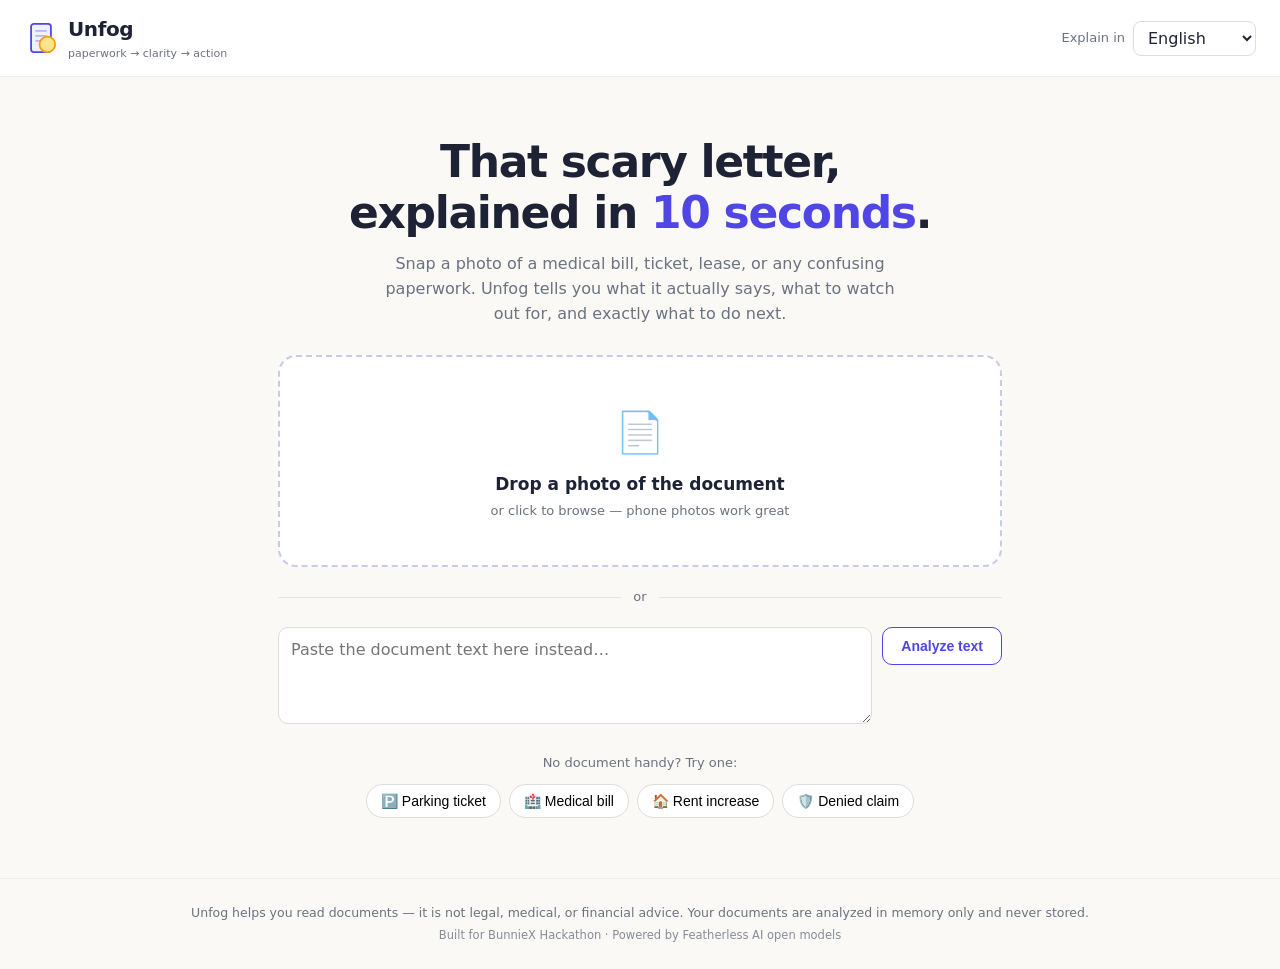
==== static/index.html @ 0a96e950 "Unfog: paperwork decoder for BunnieX hackathon Vision + text pipeline on Featherless AI (Qwen3-VL / " ====
<!DOCTYPE html>
<html lang="en">
<head>
<meta charset="UTF-8">
<meta name="viewport" content="width=device-width, initial-scale=1.0">
<title>Unfog — Understand any document in seconds</title>
<link rel="icon" href="data:image/svg+xml,<svg xmlns='http://www.w3.org/2000/svg' viewBox='0 0 100 100'><text y='0.9em' font-size='90'>🌫️</text></svg>">
<link rel="stylesheet" href="/static/style.css">
</head>
<body>
<header class="topbar">
  <div class="brand">
    <svg class="logo" viewBox="0 0 48 48" width="34" height="34" aria-hidden="true">
      <rect x="10" y="4" width="28" height="40" rx="4" fill="#eef2ff" stroke="#4f46e5" stroke-width="2.5"/>
      <line x1="17" y1="14" x2="31" y2="14" stroke="#4f46e5" stroke-width="2.5" stroke-linecap="round" opacity=".35"/>
      <line x1="17" y1="21" x2="31" y2="21" stroke="#4f46e5" stroke-width="2.5" stroke-linecap="round" opacity=".35"/>
      <line x1="17" y1="28" x2="26" y2="28" stroke="#4f46e5" stroke-width="2.5" stroke-linecap="round" opacity=".35"/>
      <circle cx="33" cy="33" r="11" fill="#fde68a" stroke="#f59e0b" stroke-width="2.5"/>
      <line x1="33" y1="27" x2="33" y2="39" stroke="#f59e0b" stroke-width="2" opacity="0"/>
    </svg>
    <div>
      <div class="brand-name">Unfog</div>
      <div class="brand-sub">paperwork → clarity → action</div>
    </div>
  </div>
  <div class="top-right">
    <label class="lang-label" for="lang">Explain in</label>
    <select id="lang">
      <option value="en" selected>English</option>
      <option value="zh">中文</option>
      <option value="ja">日本語</option>
      <option value="ko">한국어</option>
      <option value="es">Español</option>
      <option value="fr">Français</option>
      <option value="pt">Português</option>
      <option value="hi">हिन्दी</option>
      <option value="ar">العربية</option>
      <option value="vi">Tiếng Việt</option>
      <option value="de">Deutsch</option>
      <option value="ru">Русский</option>
    </select>
  </div>
</header>

<main>
  <!-- ============ UPLOAD VIEW ============ -->
  <section id="upload-view" class="view">
    <div class="hero">
      <h1>That scary letter,<br>explained in <span class="hl">10 seconds</span>.</h1>
      <p class="lede">Snap a photo of a medical bill, ticket, lease, or any confusing
      paperwork. Unfog tells you what it actually says, what to watch out for,
      and exactly what to do next.</p>
    </div>

    <div id="dropzone" tabindex="0" role="button" aria-label="Upload a document image">
      <div class="dz-icon">📄</div>
      <div class="dz-main">Drop a photo of the document</div>
      <div class="dz-sub">or click to browse — phone photos work great</div>
      <input type="file" id="file-input" accept="image/*" hidden>
    </div>

    <div class="or-row"><span>or</span></div>

    <div class="paste-box">
      <textarea id="paste-text" placeholder="Paste the document text here instead…" rows="3"></textarea>
      <button id="paste-btn" class="btn secondary">Analyze text</button>
    </div>

    <div class="samples">
      <span class="samples-label">No document handy? Try one:</span>
      <div class="sample-chips">
        <button class="chip" data-sample="parking_ticket.png">🅿️ Parking ticket</button>
        <button class="chip" data-sample="medical_bill.png">🏥 Medical bill</button>
        <button class="chip" data-sample="rent_notice.png">🏠 Rent increase</button>
        <button class="chip" data-sample="denial_letter.png">🛡️ Denied claim</button>
      </div>
    </div>
  </section>

  <!-- ============ LOADING VIEW ============ -->
  <section id="loading-view" class="view hidden">
    <div class="loader">
      <div class="loader-img"><img id="preview-img" alt="document preview"></div>
      <div class="loader-info">
        <div class="spinner"></div>
        <div id="loading-msg" class="loading-msg">Reading the document…</div>
        <div class="loading-hint">Vision AI usually takes 5–30 seconds</div>
      </div>
    </div>
  </section>

  <!-- ============ RESULT VIEW ============ -->
  <section id="result-view" class="view hidden">
    <button id="new-doc-btn" class="btn ghost">← New document</button>

    <div class="doc-head card">
      <div class="doc-badges">
        <span id="doc-type" class="badge type"></span>
        <span id="doc-urgency" class="badge"></span>
      </div>
      <h2 id="doc-title"></h2>
      <div id="doc-sender" class="doc-sender"></div>
      <div id="doc-eli5" class="eli5"></div>
    </div>

    <div class="card">
      <div class="card-head">
        <h3>📖 In plain words</h3>
        <button id="speak-btn" class="mini-btn" title="Read aloud">🔊</button>
      </div>
      <p id="doc-summary" class="summary"></p>
    </div>

    <div class="grid-2">
      <div class="card" id="facts-card">
        <h3>🔑 Key facts</h3>
        <dl id="facts-list" class="facts"></dl>
      </div>
      <div class="card" id="deadlines-card">
        <h3>⏰ Deadlines</h3>
        <ul id="deadlines-list" class="deadlines"></ul>
      </div>
    </div>

    <div class="card flags-card hidden" id="flags-card">
      <h3>⚠️ Watch out</h3>
      <ul id="flags-list" class="flags"></ul>
    </div>

    <div class="card">
      <h3>✅ What to do next</h3>
      <div class="progress"><div id="check-progress" class="progress-bar"></div></div>
      <ul id="checklist" class="checklist"></ul>
    </div>

    <div class="card">
      <h3>✍️ Take action</h3>
      <div id="action-btns" class="action-btns"></div>
      <div id="draft-out" class="draft-out hidden">
        <div class="draft-head">
          <span id="draft-title"></span>
          <button id="copy-draft" class="mini-btn">📋 Copy</button>
        </div>
        <div id="draft-body" class="draft-body md"></div>
      </div>
    </div>

    <div class="card chat-card">
      <h3>💬 Ask about this document</h3>
      <div id="chat-log" class="chat-log"></div>
      <form id="chat-form" class="chat-form">
        <input id="chat-input" placeholder="e.g. What happens if I just ignore this?" autocomplete="off">
        <button class="btn" type="submit">Ask</button>
      </form>
      <div class="chips-row" id="ask-chips">
        <button class="chip small" data-q="What happens if I ignore this?">What if I ignore it?</button>
        <button class="chip small" data-q="Is this a scam or legitimate?">Is this a scam?</button>
        <button class="chip small" data-q="Can I negotiate or reduce the amount?">Can I pay less?</button>
      </div>
    </div>

    <details class="raw-details">
      <summary>Show extracted text</summary>
      <pre id="raw-text"></pre>
    </details>
  </section>

  <div id="error-banner" class="error-banner hidden"></div>
</main>

<footer>
  <p>Unfog helps you read documents — it is not legal, medical, or financial advice.
  Your documents are analyzed in memory only and never stored.</p>
  <p class="foot-sub">Built for BunnieX Hackathon · Powered by Featherless AI open models</p>
</footer>

<script src="/static/app.js"></script>
</body>
</html>
---- static/style.css ----
:root {
  --ink: #1e2235;
  --muted: #6b7280;
  --accent: #4f46e5;
  --accent-soft: #eef2ff;
  --paper: #faf9f6;
  --card: #ffffff;
  --warn: #b45309;
  --warn-bg: #fffbeb;
  --danger: #b91c1c;
  --ok: #047857;
  --radius: 14px;
  --shadow: 0 1px 3px rgba(30,34,53,.08), 0 4px 14px rgba(30,34,53,.06);
}

* { box-sizing: border-box; margin: 0; padding: 0; }

body {
  font-family: ui-sans-serif, system-ui, -apple-system, "Segoe UI", Roboto, sans-serif;
  background: var(--paper);
  color: var(--ink);
  line-height: 1.55;
}

/* ---------- header ---------- */
.topbar {
  display: flex; justify-content: space-between; align-items: center;
  padding: 14px 24px; background: var(--card);
  border-bottom: 1px solid #eee; position: sticky; top: 0; z-index: 10;
}
.brand { display: flex; align-items: center; gap: 10px; }
.brand-name { font-weight: 800; font-size: 20px; letter-spacing: -.02em; }
.brand-sub { font-size: 11px; color: var(--muted); }
.top-right { display: flex; align-items: center; gap: 8px; }
.lang-label { font-size: 13px; color: var(--muted); }
select, input, textarea {
  font: inherit; color: var(--ink);
}
#lang {
  padding: 6px 10px; border: 1px solid #ddd; border-radius: 8px; background: #fff;
}

main { max-width: 760px; margin: 0 auto; padding: 24px 18px 60px; }
.view.hidden, .hidden { display: none !important; }

/* ---------- hero / upload ---------- */
.hero { text-align: center; margin: 36px 0 28px; }
.hero h1 { font-size: clamp(30px, 5vw, 44px); line-height: 1.15; letter-spacing: -.03em; }
.hl { color: var(--accent); }
.lede { color: var(--muted); max-width: 520px; margin: 14px auto 0; font-size: 16px; }

#dropzone {
  border: 2.5px dashed #c7cbe8; border-radius: 18px;
  background: var(--card); padding: 44px 20px; text-align: center;
  cursor: pointer; transition: .15s;
}
#dropzone:hover, #dropzone.dragover {
  border-color: var(--accent); background: var(--accent-soft);
}
.dz-icon { font-size: 40px; margin-bottom: 8px; }
.dz-main { font-weight: 700; font-size: 17px; }
.dz-sub { color: var(--muted); font-size: 13px; margin-top: 4px; }

.or-row { display: flex; align-items: center; gap: 12px; margin: 20px 0; color: var(--muted); font-size: 13px; }
.or-row::before, .or-row::after { content: ""; flex: 1; height: 1px; background: #e5e5e5; }

.paste-box { display: flex; gap: 10px; align-items: flex-start; }
.paste-box textarea {
  flex: 1; border: 1px solid #ddd; border-radius: 10px; padding: 10px 12px;
  resize: vertical; background: #fff;
}

.samples { margin-top: 26px; text-align: center; }
.samples-label { font-size: 13px; color: var(--muted); }
.sample-chips { display: flex; flex-wrap: wrap; gap: 8px; justify-content: center; margin-top: 10px; }

.chip {
  border: 1px solid #ddd; background: #fff; border-radius: 999px;
  padding: 8px 14px; font-size: 14px; cursor: pointer; transition: .15s;
}
.chip:hover { border-color: var(--accent); color: var(--accent); }
.chip.small { padding: 5px 10px; font-size: 12.5px; }

.btn {
  background: var(--accent); color: #fff; border: none; border-radius: 10px;
  padding: 10px 18px; font-weight: 600; font-size: 14px; cursor: pointer; transition: .15s;
}
.btn:hover { background: #4338ca; }
.btn.secondary { background: #fff; color: var(--accent); border: 1px solid var(--accent); }
.btn.ghost { background: none; color: var(--muted); padding: 6px 0; margin-bottom: 12px; }
.btn.ghost:hover { color: var(--accent); }
.btn:disabled { opacity: .5; cursor: default; }

.mini-btn {
  border: 1px solid #ddd; background: #fff; border-radius: 8px;
  padding: 4px 10px; font-size: 12.5px; cursor: pointer;
}
.mini-btn:hover { border-color: var(--accent); color: var(--accent); }

/* ---------- loading ---------- */
.loader {
  display: flex; gap: 24px; align-items: center; justify-content: center;
  margin: 60px auto; max-width: 560px;
}
.loader-img img {
  max-width: 180px; max-height: 240px; border-radius: 10px;
  box-shadow: var(--shadow); opacity: .85;
}
.loader-info { text-align: left; }
.spinner {
  width: 34px; height: 34px; border: 3.5px solid #e3e5f5;
  border-top-color: var(--accent); border-radius: 50%;
  animation: spin 1s linear infinite; margin-bottom: 14px;
}
@keyframes spin { to { transform: rotate(360deg); } }
.loading-msg { font-weight: 700; font-size: 17px; }
.loading-hint { color: var(--muted); font-size: 13px; margin-top: 4px; }

/* ---------- result cards ---------- */
.card {
  background: var(--card); border-radius: var(--radius);
  padding: 20px 22px; box-shadow: var(--shadow); margin-bottom: 16px;
}
.card h3 { font-size: 15px; margin-bottom: 12px; letter-spacing: -.01em; }
.card-head { display: flex; justify-content: space-between; align-items: center; }

.doc-head h2 { font-size: 22px; letter-spacing: -.02em; margin: 10px 0 4px; }
.doc-sender { color: var(--muted); font-size: 14px; }
.doc-badges { display: flex; gap: 8px; flex-wrap: wrap; }
.badge {
  display: inline-block; padding: 3px 10px; border-radius: 999px;
  font-size: 12px; font-weight: 700; text-transform: uppercase; letter-spacing: .04em;
}
.badge.type { background: var(--accent-soft); color: var(--accent); }
.badge.urg-low { background: #ecfdf5; color: var(--ok); }
.badge.urg-medium { background: var(--warn-bg); color: var(--warn); }
.badge.urg-high { background: #fef2f2; color: var(--danger); }

.eli5 {
  margin-top: 14px; padding: 12px 14px; border-radius: 10px;
  background: linear-gradient(90deg, #fef3c7, #fef9e7);
  font-size: 15px; font-weight: 500;
}
.eli5::before { content: "🧒 In one sentence: "; font-weight: 700; }

.summary { font-size: 16px; }

.grid-2 { display: grid; grid-template-columns: 1fr 1fr; gap: 16px; }
@media (max-width: 640px) { .grid-2 { grid-template-columns: 1fr; } }

.facts dt { font-size: 12px; color: var(--muted); text-transform: uppercase; letter-spacing: .04em; margin-top: 10px; }
.facts dd { font-weight: 600; font-size: 15px; }
.facts dt:first-child { margin-top: 0; }

.deadlines { list-style: none; }
.deadlines li {
  padding: 10px 12px; border-left: 3px solid var(--accent);
  background: #f8f9ff; border-radius: 0 8px 8px 0; margin-bottom: 8px; font-size: 14px;
}
.deadlines .d-date { font-weight: 700; }
.deadlines .d-cons { display: block; color: var(--muted); font-size: 13px; }

.flags-card { background: var(--warn-bg); }
.flags { list-style: none; }
.flags li { padding: 8px 0; font-size: 14.5px; border-bottom: 1px solid #fde8c8; }
.flags li:last-child { border: 0; }
.flags .f-why { display: block; color: #92600f; font-size: 13px; }

/* checklist */
.progress { height: 6px; background: #eee; border-radius: 999px; margin-bottom: 14px; overflow: hidden; }
.progress-bar { height: 100%; width: 0; background: var(--ok); transition: width .3s; }
.checklist { list-style: none; counter-reset: step; }
.checklist li {
  display: flex; gap: 12px; padding: 10px 0; border-bottom: 1px solid #f0f0f0;
  font-size: 15px;
}
.checklist li:last-child { border: 0; }
.checklist input { width: 20px; height: 20px; accent-color: var(--ok); margin-top: 2px; flex-shrink: 0; }
.checklist li.done .step-text { text-decoration: line-through; color: var(--muted); }
.checklist .step-detail { display: block; font-size: 13px; color: var(--muted); }

/* actions */
.action-btns { display: flex; flex-wrap: wrap; gap: 8px; }
.draft-out { margin-top: 16px; border: 1px solid #e6e6f0; border-radius: 10px; overflow: hidden; }
.draft-head {
  display: flex; justify-content: space-between; align-items: center;
  background: var(--accent-soft); padding: 8px 14px; font-weight: 700; font-size: 14px;
}
.draft-body { padding: 16px 18px; font-size: 14.5px; }
.draft-body.streaming::after { content: "▌"; animation: blink 1s infinite; color: var(--accent); }
@keyframes blink { 50% { opacity: 0; } }

/* chat */
.chat-log { margin-bottom: 12px; }
.chat-log .msg { margin-bottom: 12px; display: flex; }
.msg .bubble {
  padding: 10px 14px; border-radius: 14px; max-width: 85%; font-size: 14.5px;
  white-space: pre-wrap; word-break: break-word;
}
.msg.user { justify-content: flex-end; }
.msg.user .bubble { background: var(--accent); color: #fff; border-bottom-right-radius: 4px; }
.msg.bot .bubble { background: #f3f4f8; border-bottom-left-radius: 4px; }
.msg.bot .bubble.streaming::after { content: "▌"; animation: blink 1s infinite; color: var(--accent); }
.chat-form { display: flex; gap: 8px; }
.chat-form input {
  flex: 1; border: 1px solid #ddd; border-radius: 10px; padding: 10px 14px;
}
.chips-row { display: flex; flex-wrap: wrap; gap: 6px; margin-top: 10px; }

/* misc */
.raw-details { margin-top: 8px; color: var(--muted); font-size: 13px; }
.raw-details pre {
  white-space: pre-wrap; background: #fff; padding: 14px; border-radius: 10px;
  margin-top: 8px; font-size: 12.5px; max-height: 300px; overflow: auto;
}
.error-banner {
  position: fixed; bottom: 20px; left: 50%; transform: translateX(-50%);
  background: var(--danger); color: #fff; padding: 12px 20px;
  border-radius: 10px; box-shadow: var(--shadow); font-size: 14px; z-index: 50;
}
footer { text-align: center; color: var(--muted); font-size: 12.5px; padding: 24px; border-top: 1px solid #eee; }
.foot-sub { margin-top: 4px; font-size: 11.5px; opacity: .8; }

/* tiny markdown */
.md h2, .md h3 { font-size: 16px; margin: 14px 0 6px; }
.md p { margin: 8px 0; }
.md ul, .md ol { margin: 8px 0 8px 22px; }
.md li { margin: 4px 0; }
.md strong { font-weight: 700; }
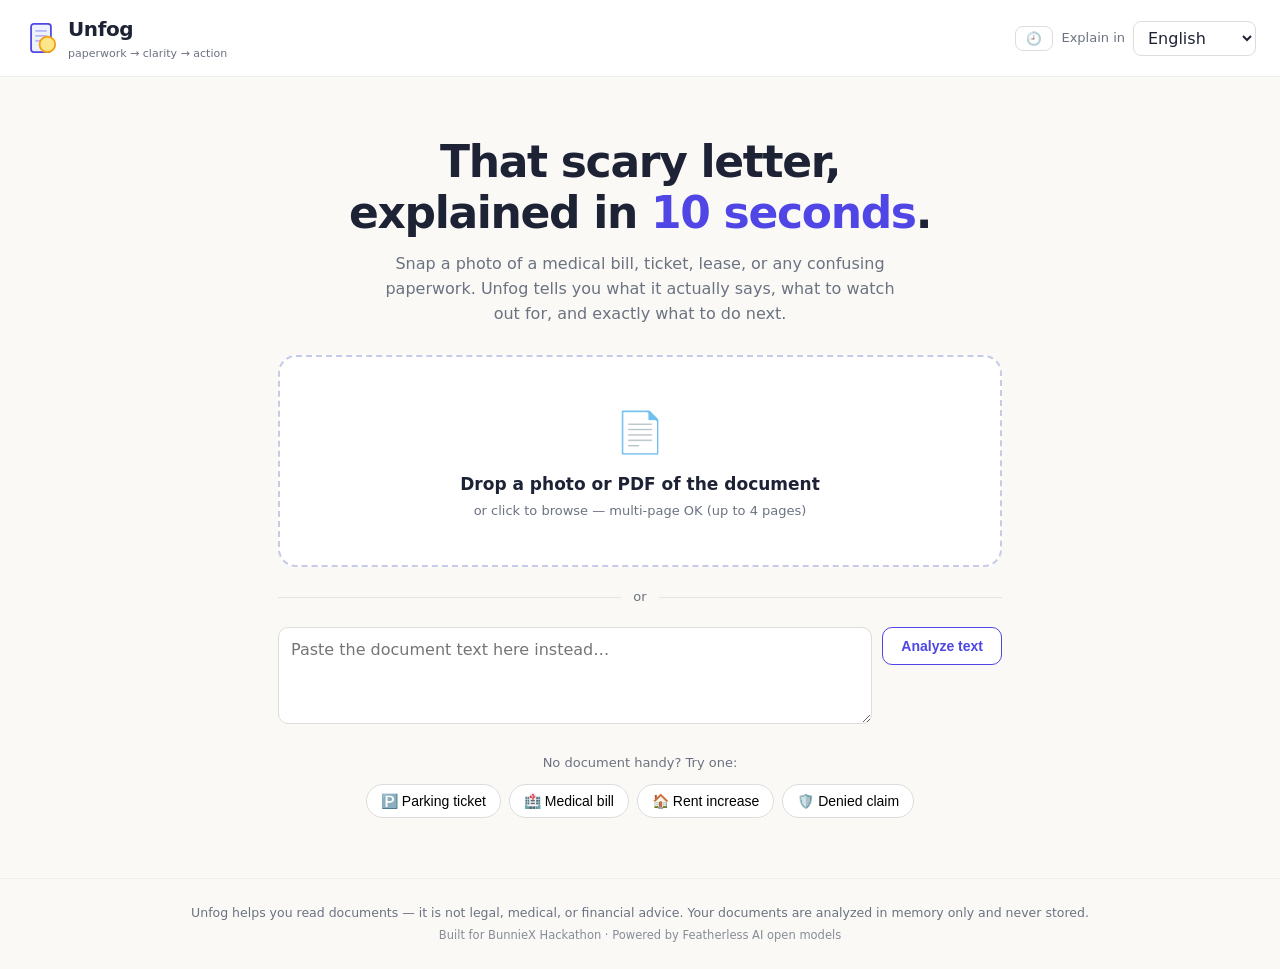
==== commit 1633fcee: "Iteration 2: scam check, PDF/multi-page, calendar export, call rehearsal, local history - legitimacy" ====
--- a/static/index.html
+++ b/static/index.html
@@ -24,6 +24,7 @@
     </div>
   </div>
   <div class="top-right">
+    <button id="history-btn" class="mini-btn" title="Recent documents">🕘</button>
     <label class="lang-label" for="lang">Explain in</label>
     <select id="lang">
       <option value="en" selected>English</option>
@@ -54,9 +55,9 @@
 
     <div id="dropzone" tabindex="0" role="button" aria-label="Upload a document image">
       <div class="dz-icon">📄</div>
-      <div class="dz-main">Drop a photo of the document</div>
-      <div class="dz-sub">or click to browse — phone photos work great</div>
-      <input type="file" id="file-input" accept="image/*" hidden>
+      <div class="dz-main">Drop a photo or PDF of the document</div>
+      <div class="dz-sub">or click to browse — multi-page OK (up to 4 pages)</div>
+      <input type="file" id="file-input" accept="image/*,.pdf" multiple hidden>
     </div>
 
     <div class="or-row"><span>or</span></div>
@@ -84,7 +85,7 @@
       <div class="loader-info">
         <div class="spinner"></div>
         <div id="loading-msg" class="loading-msg">Reading the document…</div>
-        <div class="loading-hint">Vision AI usually takes 5–30 seconds</div>
+        <div class="loading-hint"><span id="elapsed">0</span>s — vision AI usually takes 5–30s</div>
       </div>
     </div>
   </section>
@@ -103,6 +104,12 @@
       <div id="doc-eli5" class="eli5"></div>
     </div>
 
+    <div class="card legit-card hidden" id="legit-card">
+      <h3>🛡️ Is this real?</h3>
+      <div id="legit-verdict" class="legit-verdict"></div>
+      <ul id="legit-signals" class="legit-signals"></ul>
+    </div>
+
     <div class="card">
       <div class="card-head">
         <h3>📖 In plain words</h3>
@@ -134,7 +141,10 @@
     </div>
 
     <div class="card">
-      <h3>✍️ Take action</h3>
+      <div class="card-head">
+        <h3>✍️ Take action</h3>
+        <button id="export-btn" class="mini-btn" title="Download summary brief">⬇ Export</button>
+      </div>
       <div id="action-btns" class="action-btns"></div>
       <div id="draft-out" class="draft-out hidden">
         <div class="draft-head">
@@ -146,7 +156,14 @@
     </div>
 
     <div class="card chat-card">
-      <h3>💬 Ask about this document</h3>
+      <div class="card-head">
+        <h3 id="chat-title">💬 Ask about this document</h3>
+        <button id="roleplay-btn" class="mini-btn" title="Rehearse the phone call">🎭 Practice the call</button>
+      </div>
+      <div id="roleplay-banner" class="roleplay-banner hidden">
+        🎭 Rehearsing: I'm playing the <b id="rp-org"></b> rep. Speak like a real call.
+        <button id="roleplay-exit" class="mini-btn">End call</button>
+      </div>
       <div id="chat-log" class="chat-log"></div>
       <form id="chat-form" class="chat-form">
         <input id="chat-input" placeholder="e.g. What happens if I just ignore this?" autocomplete="off">
@@ -166,6 +183,10 @@
   </section>
 
   <div id="error-banner" class="error-banner hidden"></div>
+  <div id="history-panel" class="history-panel hidden">
+    <div class="hist-head">Recent documents <button id="history-clear" class="mini-btn">Clear</button></div>
+    <ul id="history-list"></ul>
+  </div>
 </main>
 
 <footer>
--- a/static/style.css
+++ b/static/style.css
@@ -159,6 +159,49 @@
 }
 .deadlines .d-date { font-weight: 700; }
 .deadlines .d-cons { display: block; color: var(--muted); font-size: 13px; }
+.d-top { display: flex; align-items: center; gap: 8px; margin-bottom: 2px; }
+.d-chip { font-size: 11px; font-weight: 700; padding: 1px 8px; border-radius: 999px; }
+.d-chip.ok { background: #ecfdf5; color: var(--ok); }
+.d-chip.soon { background: var(--warn-bg); color: var(--warn); }
+.d-chip.over { background: #fef2f2; color: var(--danger); }
+.cal-btn { margin-left: auto; }
+
+/* legitimacy */
+.legit-card { border: 1px solid #e6e6f0; }
+.legit-verdict { font-weight: 700; font-size: 15px; margin-bottom: 8px; }
+.legit-verdict.ok { color: var(--ok); }
+.legit-verdict.sus { color: var(--danger); }
+.legit-signals { list-style: none; }
+.legit-signals li { font-size: 13.5px; color: var(--muted); padding: 3px 0 3px 18px; position: relative; }
+.legit-signals li::before { content: "•"; position: absolute; left: 4px; color: var(--accent); }
+
+/* roleplay */
+.roleplay-banner {
+  display: flex; align-items: center; gap: 8px; flex-wrap: wrap;
+  background: #fdf2f8; border: 1px solid #fbcfe8; color: #9d174d;
+  border-radius: 10px; padding: 8px 12px; font-size: 13.5px; margin-bottom: 12px;
+}
+.roleplay-banner .mini-btn { margin-left: auto; }
+
+/* history panel */
+.history-panel {
+  position: fixed; top: 62px; right: 18px; width: 320px; max-height: 60vh;
+  background: #fff; border-radius: 12px; box-shadow: 0 8px 30px rgba(0,0,0,.15);
+  z-index: 60; overflow: auto; border: 1px solid #eee;
+}
+.hist-head {
+  display: flex; justify-content: space-between; align-items: center;
+  padding: 10px 14px; font-weight: 700; font-size: 14px; border-bottom: 1px solid #eee;
+  position: sticky; top: 0; background: #fff;
+}
+#history-list { list-style: none; }
+#history-list li { padding: 10px 14px; border-bottom: 1px solid #f3f3f3; cursor: pointer; }
+#history-list li:hover { background: var(--accent-soft); }
+#history-list .h-empty { cursor: default; color: var(--muted); }
+#history-list .h-empty:hover { background: none; }
+.h-type { font-size: 10.5px; text-transform: uppercase; letter-spacing: .05em; color: var(--accent); font-weight: 700; }
+.h-title { display: block; font-size: 13.5px; font-weight: 600; }
+.h-ts { font-size: 11px; color: var(--muted); }
 
 .flags-card { background: var(--warn-bg); }
 .flags { list-style: none; }
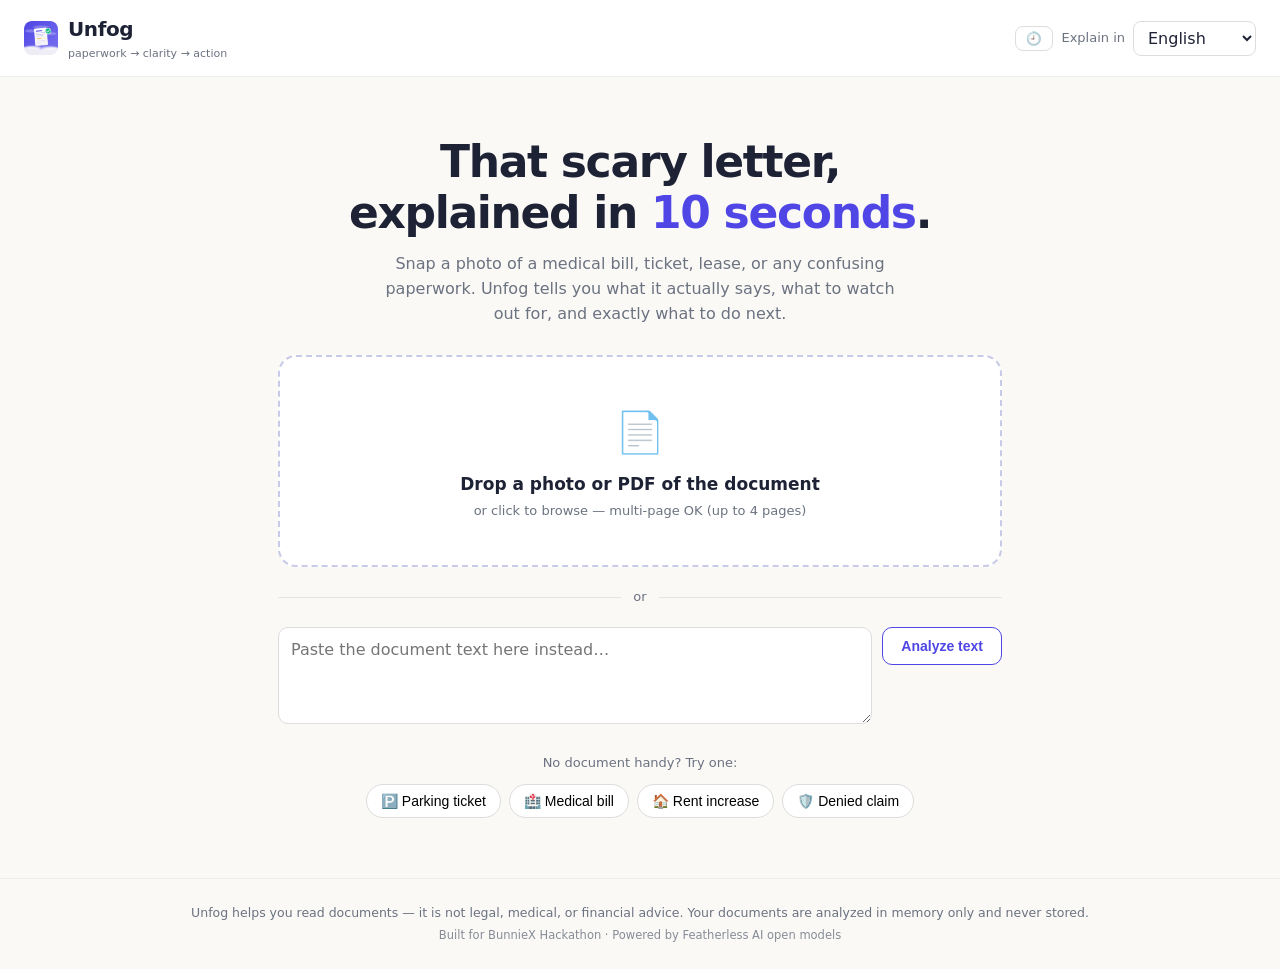
==== commit 04364960: "Brand: square logo (doc emerging from fog) + favicon + topbar swap - video/logo-1024.png for Devpost" ====
--- a/static/index.html
+++ b/static/index.html
@@ -4,20 +4,13 @@
 <meta charset="UTF-8">
 <meta name="viewport" content="width=device-width, initial-scale=1.0">
 <title>Unfog — Understand any document in seconds</title>
-<link rel="icon" href="data:image/svg+xml,<svg xmlns='http://www.w3.org/2000/svg' viewBox='0 0 100 100'><text y='0.9em' font-size='90'>🌫️</text></svg>">
+<link rel="icon" type="image/png" href="/static/favicon.png">
 <link rel="stylesheet" href="/static/style.css">
 </head>
 <body>
 <header class="topbar">
   <div class="brand">
-    <svg class="logo" viewBox="0 0 48 48" width="34" height="34" aria-hidden="true">
-      <rect x="10" y="4" width="28" height="40" rx="4" fill="#eef2ff" stroke="#4f46e5" stroke-width="2.5"/>
-      <line x1="17" y1="14" x2="31" y2="14" stroke="#4f46e5" stroke-width="2.5" stroke-linecap="round" opacity=".35"/>
-      <line x1="17" y1="21" x2="31" y2="21" stroke="#4f46e5" stroke-width="2.5" stroke-linecap="round" opacity=".35"/>
-      <line x1="17" y1="28" x2="26" y2="28" stroke="#4f46e5" stroke-width="2.5" stroke-linecap="round" opacity=".35"/>
-      <circle cx="33" cy="33" r="11" fill="#fde68a" stroke="#f59e0b" stroke-width="2.5"/>
-      <line x1="33" y1="27" x2="33" y2="39" stroke="#f59e0b" stroke-width="2" opacity="0"/>
-    </svg>
+    <img class="logo" src="/static/logo.png" width="34" height="34" alt="Unfog logo">
     <div>
       <div class="brand-name">Unfog</div>
       <div class="brand-sub">paperwork → clarity → action</div>
@@ -95,13 +88,21 @@
     <button id="new-doc-btn" class="btn ghost">← New document</button>
 
     <div class="doc-head card">
-      <div class="doc-badges">
-        <span id="doc-type" class="badge type"></span>
-        <span id="doc-urgency" class="badge"></span>
-      </div>
-      <h2 id="doc-title"></h2>
-      <div id="doc-sender" class="doc-sender"></div>
-      <div id="doc-eli5" class="eli5"></div>
+      <div class="doc-wrap">
+        <div class="doc-view hidden" id="doc-view">
+          <img id="doc-thumb" alt="uploaded document">
+          <div id="bbox-layer"></div>
+        </div>
+        <div class="doc-main">
+          <div class="doc-badges">
+            <span id="doc-type" class="badge type"></span>
+            <span id="doc-urgency" class="badge"></span>
+          </div>
+          <h2 id="doc-title"></h2>
+          <div id="doc-sender" class="doc-sender"></div>
+          <div id="doc-eli5" class="eli5"></div>
+        </div>
+      </div>
     </div>
 
     <div class="card legit-card hidden" id="legit-card">
@@ -152,6 +153,10 @@
           <button id="copy-draft" class="mini-btn">📋 Copy</button>
         </div>
         <div id="draft-body" class="draft-body md"></div>
+        <form id="refine-form" class="refine-form">
+          <input id="refine-input" placeholder="Refine it — e.g. “shorter”, “firmer”, “add my account number”" autocomplete="off">
+          <button class="mini-btn" type="submit">Refine</button>
+        </form>
       </div>
     </div>
 
@@ -167,6 +172,7 @@
       <div id="chat-log" class="chat-log"></div>
       <form id="chat-form" class="chat-form">
         <input id="chat-input" placeholder="e.g. What happens if I just ignore this?" autocomplete="off">
+        <button type="button" id="mic-btn" class="mini-btn mic" title="Voice input">🎤</button>
         <button class="btn" type="submit">Ask</button>
       </form>
       <div class="chips-row" id="ask-chips">
@@ -177,8 +183,9 @@
     </div>
 
     <details class="raw-details">
-      <summary>Show extracted text</summary>
-      <pre id="raw-text"></pre>
+      <summary>Show / fix extracted text</summary>
+      <textarea id="raw-text" class="raw-edit" rows="8"></textarea>
+      <button id="rerun-text" class="mini-btn">↻ Re-analyze with this text</button>
     </details>
   </section>
 
--- a/static/style.css
+++ b/static/style.css
@@ -203,6 +203,55 @@
 .h-title { display: block; font-size: 13.5px; font-weight: 600; }
 .h-ts { font-size: 11px; color: var(--muted); }
 
+/* doc preview + grounding boxes */
+.doc-wrap { display: flex; gap: 18px; align-items: flex-start; }
+.doc-main { flex: 1; min-width: 0; }
+.doc-view {
+  position: relative; width: 150px; flex-shrink: 0;
+  border-radius: 10px; overflow: hidden; box-shadow: var(--shadow);
+  align-self: stretch; max-height: 220px;
+}
+.doc-view img { width: 100%; height: 100%; object-fit: cover; display: block; }
+#bbox-layer { position: absolute; inset: 0; pointer-events: none; }
+.bbox {
+  position: absolute; border: 1.5px solid rgba(79,70,229,.45);
+  background: rgba(79,70,229,.10); border-radius: 3px; transition: .15s;
+}
+.bbox.hot { border-color: var(--accent); background: rgba(79,70,229,.28); box-shadow: 0 0 0 2px rgba(79,70,229,.3); }
+[data-ref] { transition: background .15s; border-radius: 4px; }
+[data-ref]:hover { background: var(--accent-soft); }
+
+/* pdf placeholder in loader */
+.pdf-placeholder {
+  width: 180px; height: 220px; border-radius: 10px; background: var(--accent-soft);
+  display: flex; flex-direction: column; align-items: center; justify-content: center;
+  font-size: 52px; box-shadow: var(--shadow);
+}
+.pdf-placeholder span { font-size: 11px; color: var(--muted); margin-top: 8px; padding: 0 10px; text-align: center; word-break: break-all; }
+
+/* refine form */
+.refine-form { display: flex; gap: 8px; padding: 10px 14px; border-top: 1px solid #eee; background: #fafafe; }
+.refine-form input { flex: 1; border: 1px solid #ddd; border-radius: 8px; padding: 7px 12px; font-size: 13.5px; }
+
+/* mic */
+.mic.rec { background: #fef2f2; border-color: var(--danger); color: var(--danger); animation: pulse 1.2s infinite; }
+@keyframes pulse { 50% { box-shadow: 0 0 0 5px rgba(185,28,28,.15); } }
+
+/* streaming placeholder */
+.gen-hint { color: var(--muted); font-size: 13px; padding: 8px 2px; animation: genpulse 1.4s ease-in-out infinite; }
+.gen-hint.small { font-size: 12px; padding: 0; }
+@keyframes genpulse { 50% { opacity: .45; } }
+
+/* print: clean brief */
+@media print {
+  .topbar, footer, .chat-card, #new-doc-btn, .action-btns, .refine-form,
+  .mini-btn, #dropzone, .paste-box, .samples, .or-row, .raw-details { display: none !important; }
+  body { background: #fff; }
+  .card { box-shadow: none; border: 1px solid #ddd; break-inside: avoid; }
+  #result-view.hidden { display: block !important; }
+  main { max-width: none; }
+}
+
 .flags-card { background: var(--warn-bg); }
 .flags { list-style: none; }
 .flags li { padding: 8px 0; font-size: 14.5px; border-bottom: 1px solid #fde8c8; }
@@ -252,9 +301,14 @@
 
 /* misc */
 .raw-details { margin-top: 8px; color: var(--muted); font-size: 13px; }
-.raw-details pre {
-  white-space: pre-wrap; background: #fff; padding: 14px; border-radius: 10px;
-  margin-top: 8px; font-size: 12.5px; max-height: 300px; overflow: auto;
+.raw-edit {
+  width: 100%; margin-top: 8px; font-size: 12.5px; font-family: ui-monospace, monospace;
+  border: 1px solid #ddd; border-radius: 10px; padding: 10px; background: #fff;
+}
+.checklist .how-btn { margin-left: auto; flex-shrink: 0; align-self: flex-start; }
+@media (max-width: 560px) {
+  .doc-wrap { flex-direction: column; }
+  .doc-view { width: 100%; max-height: 200px; }
 }
 .error-banner {
   position: fixed; bottom: 20px; left: 50%; transform: translateX(-50%);
@@ -270,3 +324,5 @@
 .md ul, .md ol { margin: 8px 0 8px 22px; }
 .md li { margin: 4px 0; }
 .md strong { font-weight: 700; }
+
+.logo { border-radius: 8px; display: block; }
